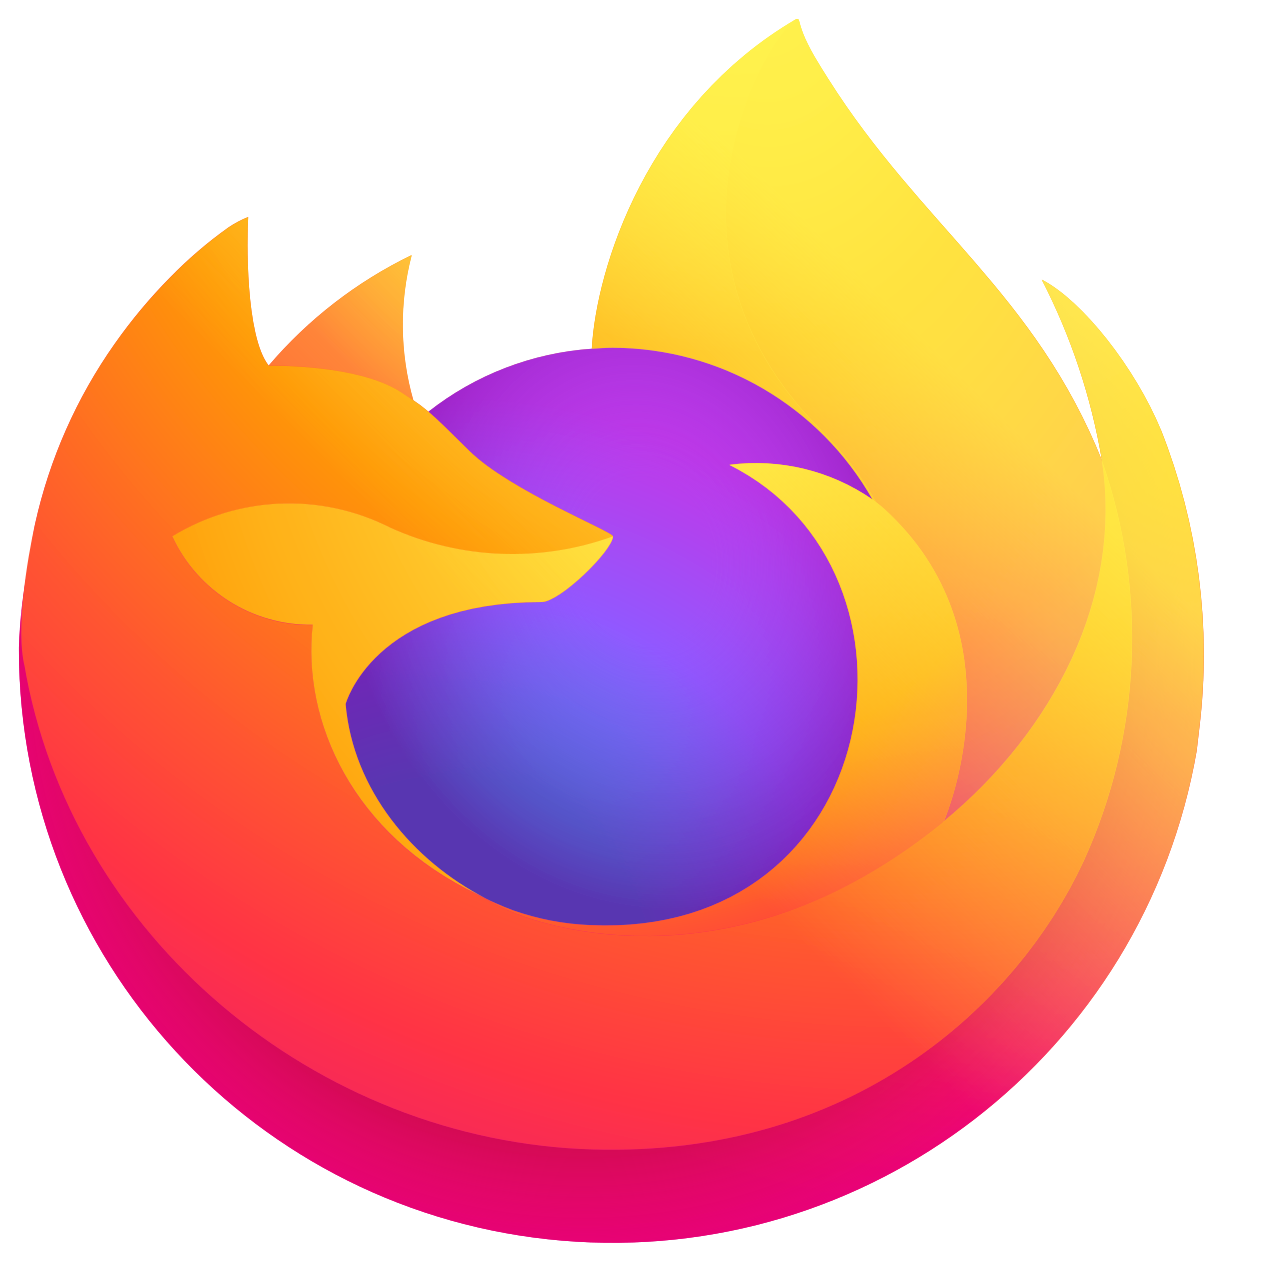
==== web-projects/test-site/index.html @ eee1a7b6 "HTML basics" ====
<!doctype html>
<html lang="en-US">
    <head>
        <meta charset="utf-8" />
        <meta name="viewport" content="width=device-width" />
        <title>My test page</title>
    </head>
    <body>
        <img src="images/Firefox-logo.png" alt="My test image" />
    </body>
</html>
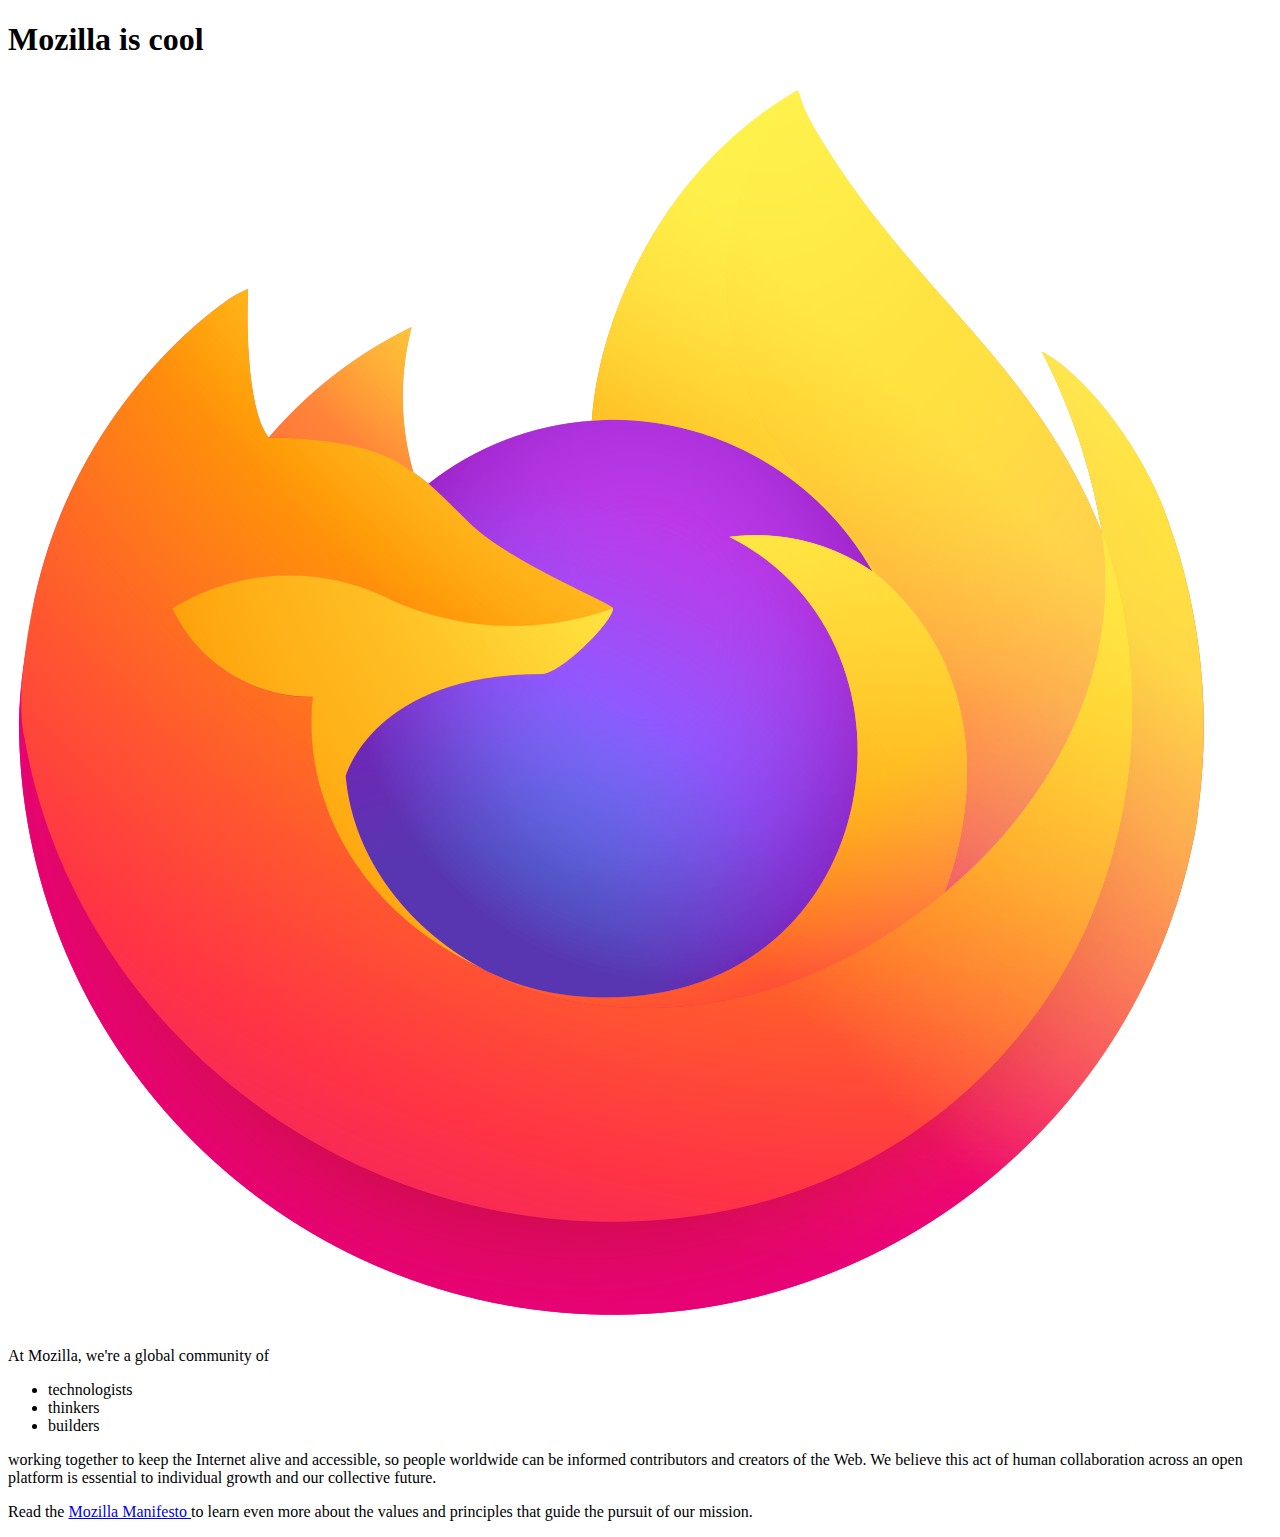
==== commit b4e24a8d: "HTMl basics" ====
--- a/web-projects/test-site/index.html
+++ b/web-projects/test-site/index.html
@@ -6,6 +6,31 @@
         <title>My test page</title>
     </head>
     <body>
-        <img src="images/Firefox-logo.png" alt="My test image" />
+        <h1>Mozilla is cool</h1>
+
+        <img src="images/Firefox-logo.png" alt="The Firefox logo: a flaming fox surrounding the Earth." />
+        
+        <p>At Mozilla, we're a global community of</p>
+
+        <ul>
+            <li>technologists</li>
+            <li>thinkers</li>
+            <li>builders</li>
+        </ul>
+
+        <p>
+            working together to keep the Internet alive and accessible, 
+            so people worldwide can be informed contributors and creators of the Web. 
+            We believe this act of human collaboration across an open platform is essential 
+            to individual growth and our collective future.
+        </p>
+
+        <p>
+            Read the 
+            <a href="https://www.mozilla.org/en-US/about/manifesto/">
+                Mozilla Manifesto
+            </a>
+            to learn even more about the values and principles that guide the pursuit of our mission.
+        </p>
     </body>
 </html>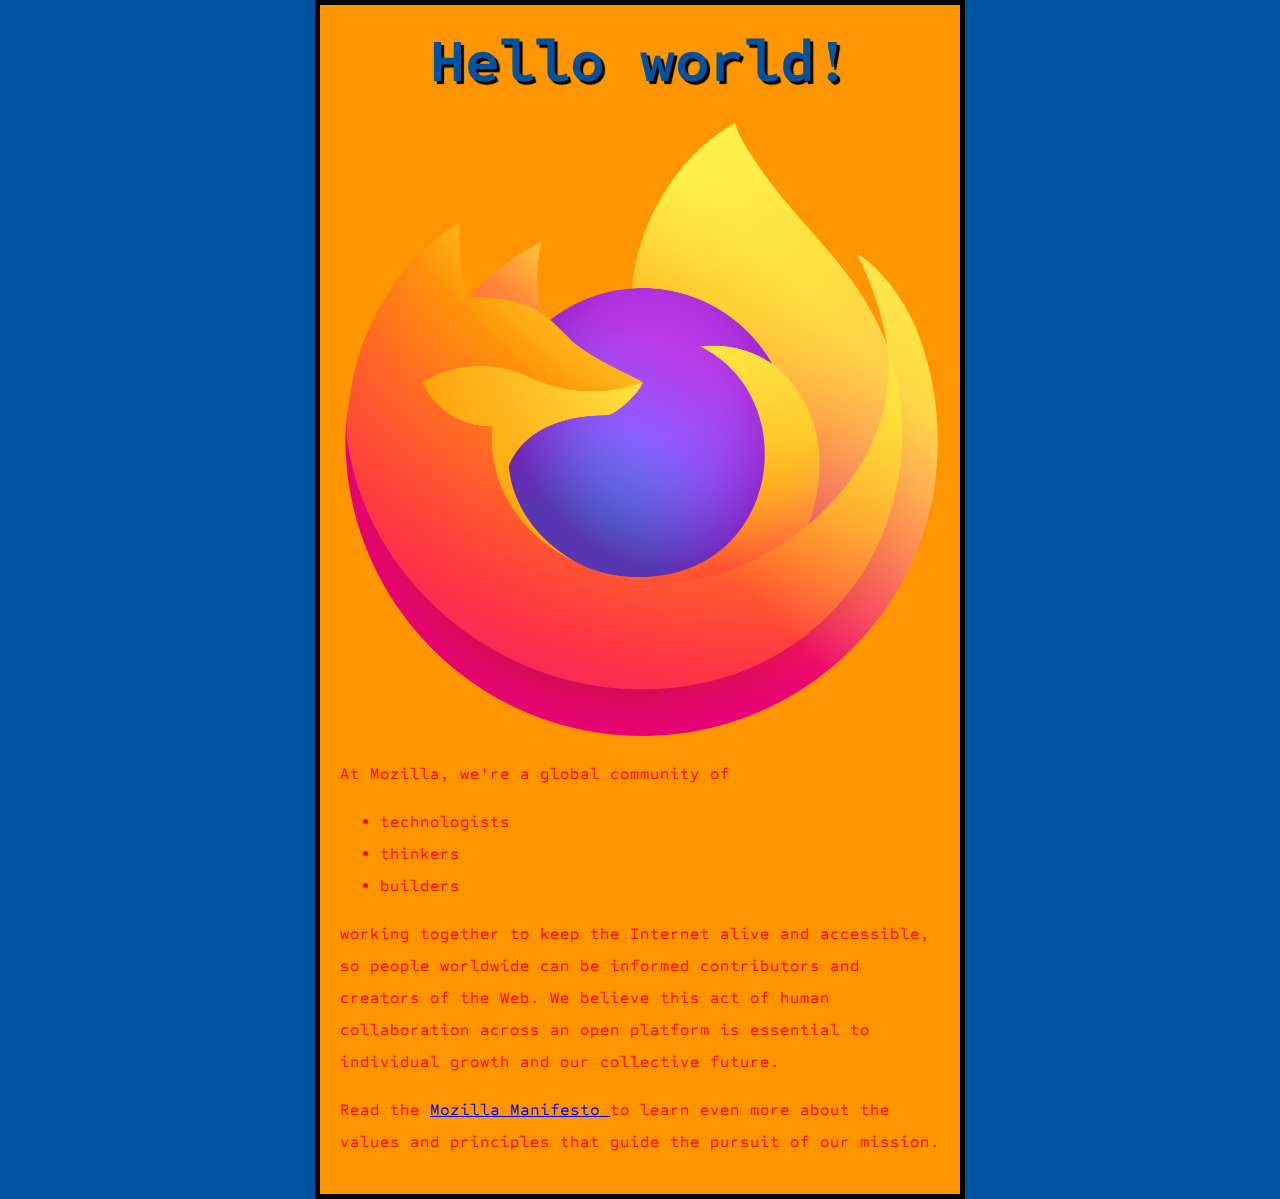
==== commit 7553799d: "In JavaScript basics" ====
--- a/web-projects/test-site/index.html
+++ b/web-projects/test-site/index.html
@@ -4,11 +4,13 @@
         <meta charset="utf-8" />
         <meta name="viewport" content="width=device-width" />
         <title>My test page</title>
+        <link href="styles/style.css" rel="stylesheet" />
+        <link href="https://fonts.googleapis.com/css2?family=Sometype+Mono&display=swap" rel="stylesheet" />
     </head>
     <body>
         <h1>Mozilla is cool</h1>
 
-        <img src="images/Firefox-logo.png" alt="The Firefox logo: a flaming fox surrounding the Earth." />
+        <img src="images/logo.png" alt="The Firefox logo: a flaming fox surrounding the Earth." />
         
         <p>At Mozilla, we're a global community of</p>
 
@@ -32,5 +34,6 @@
             </a>
             to learn even more about the values and principles that guide the pursuit of our mission.
         </p>
+        <script src="scripts/main.js"></script>
     </body>
 </html>--- a/web-projects/test-site/styles/style.css
+++ b/web-projects/test-site/styles/style.css
@@ -0,0 +1,40 @@
+html {
+    background-color: #00539f;
+
+    font-size: 10px;
+    font-family: "Sometype Mono", monospace;
+}
+
+body {
+    width: 600px;
+    margin: 0 auto;
+    padding: 0 20px 20px 20px;
+
+    background-color: #ff9500;
+    border: 5px solid black;
+}
+
+img {
+    display: block;
+    width: 600px;
+    margin: 0 auto;
+}
+
+h1 {
+    margin: 0;
+    padding: 20px 0;
+
+    color: #00539f;
+    text-shadow: 3px 3px 1px black;
+
+    font-size: 60px;
+    text-align: center;
+}
+
+p, li {
+    color: red;
+
+    font-size: 16px;
+    line-height: 2;
+    letter-spacing: 1px;
+}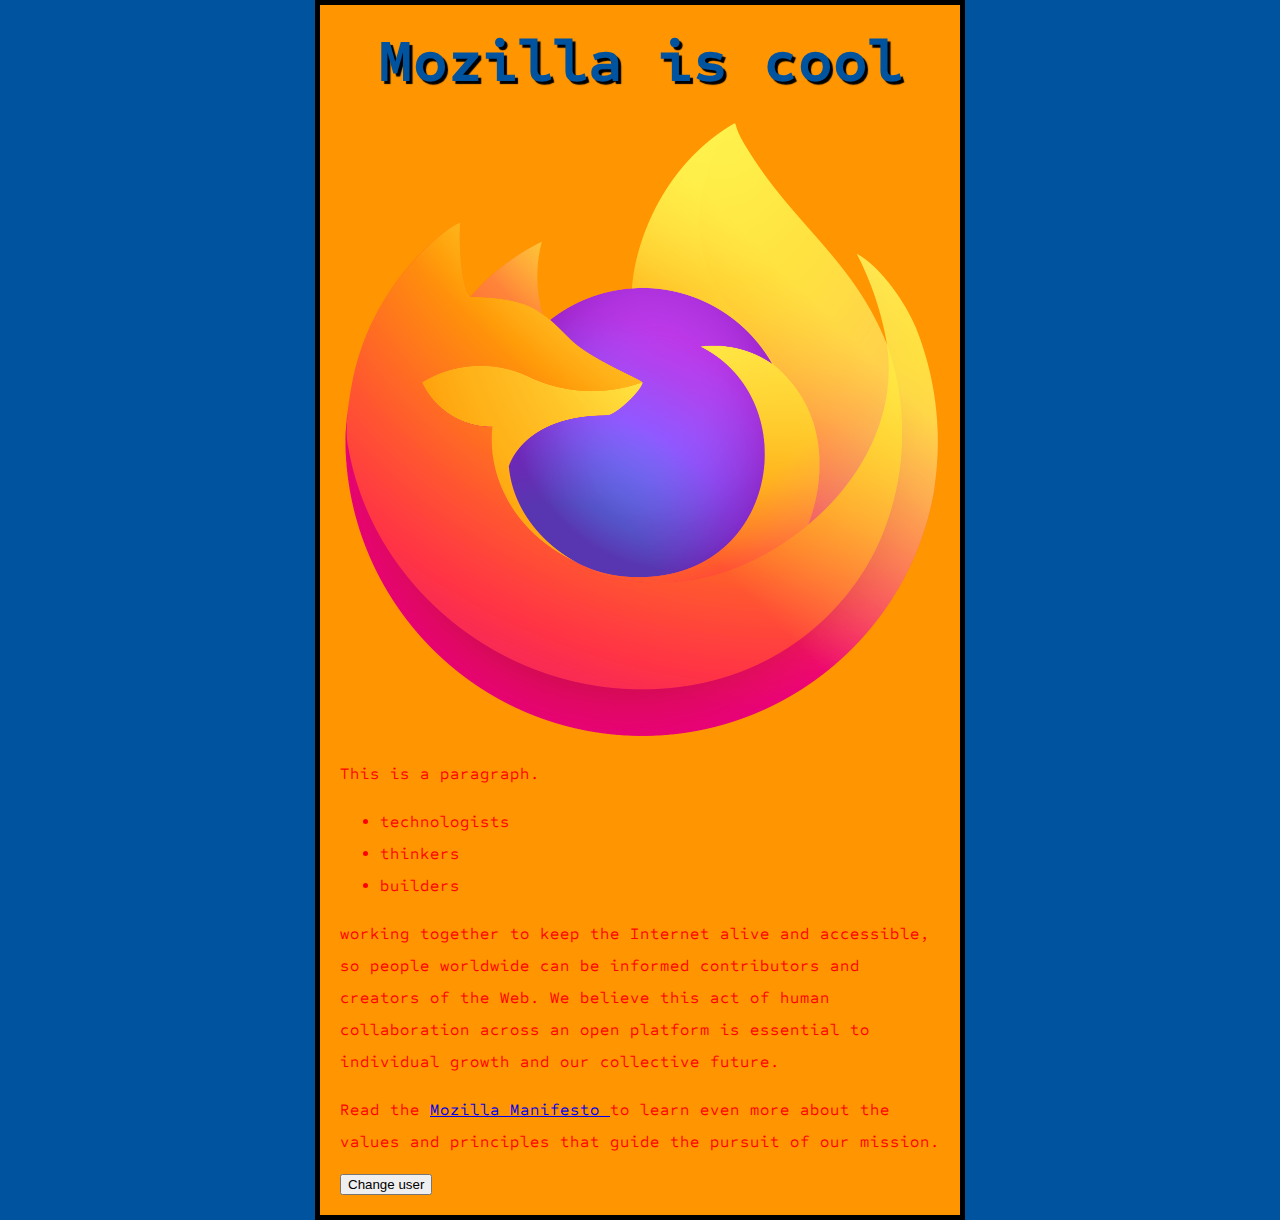
==== commit d9abdf98: "How the web works" ====
--- a/web-projects/test-site/index.html
+++ b/web-projects/test-site/index.html
@@ -34,6 +34,7 @@
             </a>
             to learn even more about the values and principles that guide the pursuit of our mission.
         </p>
+        <button>Change user</button>
         <script src="scripts/main.js"></script>
     </body>
 </html>